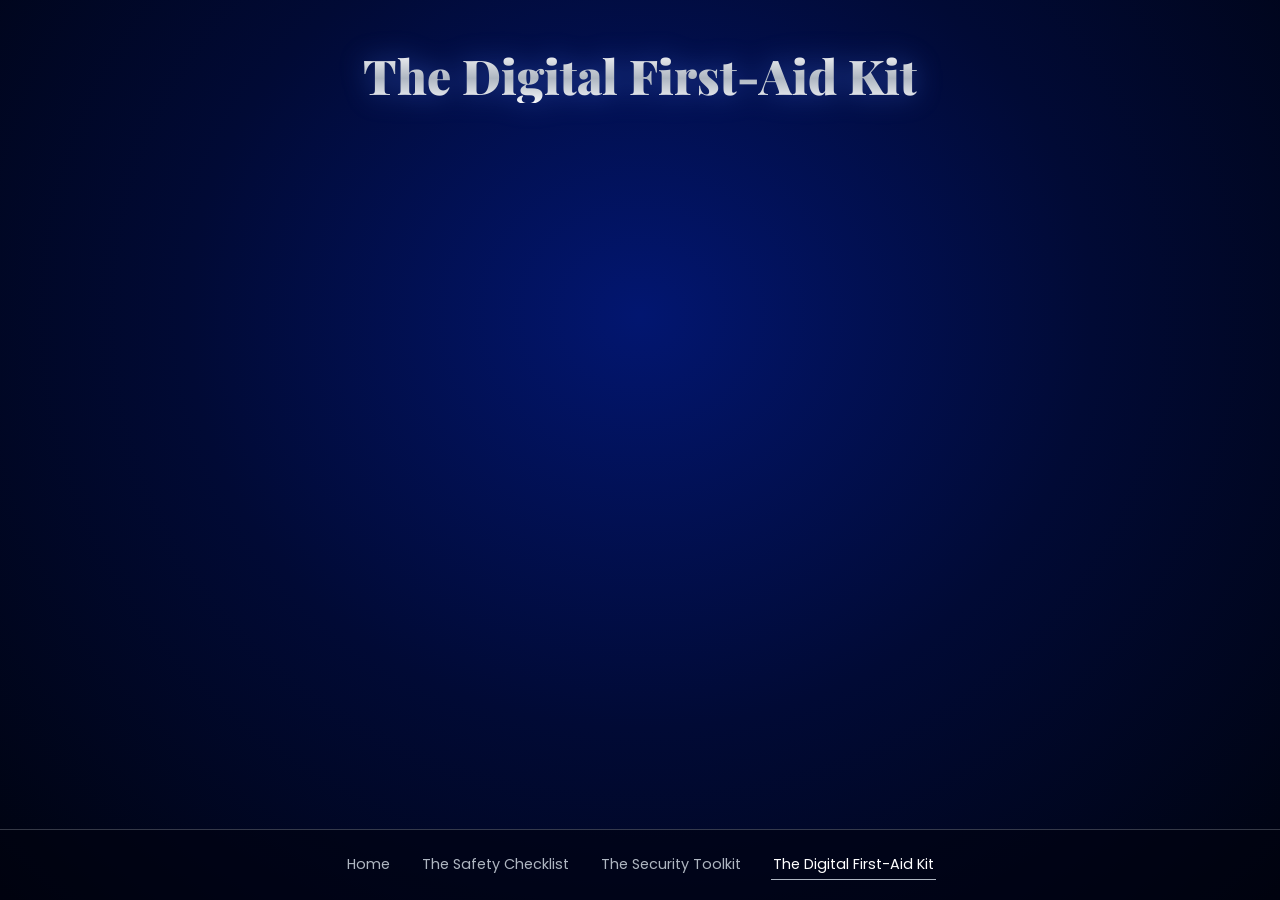
==== first-aid.html @ cd8dc180 "Initial commit" ====
<!DOCTYPE html>
<html lang="en">
<head>
  <meta charset="UTF-8">
  <meta name="viewport" content="width=device-width, initial-scale=1">
  <title>The Digital First-Aid Kit</title>
  <link rel="preconnect" href="https://fonts.googleapis.com">
  <link rel="preconnect" href="https://fonts.gstatic.com" crossorigin>
  <link href="https://fonts.googleapis.com/css2?family=Playfair+Display:wght@700;900&family=Poppins:wght@400;500;600&display=swap" rel="stylesheet">
  <link rel="stylesheet" href="css/style.css">
</head>
<body>
  <!-- TEAM: this page is intentionally blank. Build your content inside <main>. -->
  <main class="blank-page">
    <h1 class="title silver">The Digital First-Aid Kit</h1>
  </main>
  <footer class="site-footer">
    <a href="index.html#intro">Home</a>
    <a href="index.html#checklist">The Safety Checklist</a>
    <a href="toolkit.html">The Security Toolkit</a>
    <a href="first-aid.html" aria-current="page">The Digital First-Aid Kit</a>
  </footer>
</body>
</html>
---- css/style.css ----
/* ===== Tokens: blue, black, silver. Edit colours here. ===== */
:root {
  --black: #00030f;
  --navy: #02104f;
  --blue: #0a2a8f;
  --glow: #4d7dff;
  --rose-gold: #e8b4a8;
  --silver-light: #f4f6f9;
  --silver: #aeb6c1;
  --silver-dark: #5d6672;
  /* Where the zoom lands in the video (the broken lock), as % of the video frame */
  --lock-x: 17%;
  --lock-y: 60%;
}

* { box-sizing: border-box; margin: 0; }
html { background: var(--black); }
body {
  display: flex; flex-direction: column;
  min-height: 100dvh;
  font-family: "Poppins", system-ui, sans-serif;
  color: var(--silver-light);
  background: radial-gradient(ellipse at 50% 35%, #021670 0%, #010a35 50%, var(--black) 100%) fixed;
}

/* ===== Shared pieces ===== */
.title { font-family: "Playfair Display", Georgia, serif; font-weight: 900; font-size: clamp(1.8rem, 6vw, 3rem); line-height: 1.15; text-align: center; }
.silver { background: linear-gradient(180deg, #fff 0%, var(--silver) 55%, var(--silver-light) 100%); -webkit-background-clip: text; background-clip: text; color: transparent; filter: drop-shadow(0 0 14px rgba(77,125,255,.45)); }

.btn {
  position: relative; overflow: hidden; display: inline-block; cursor: pointer; text-decoration: none; text-align: center;
  font: 600 1rem "Poppins", sans-serif; color: var(--navy);
  padding: 14px 28px; border-radius: 999px; border: 1px solid #fff;
  background: linear-gradient(180deg, var(--silver-light), var(--silver) 50%, #e8ebef);
  box-shadow: 0 5px 0 #000, 0 0 26px rgba(77,125,255,.4);
  transition: transform .15s, box-shadow .15s;
}
.btn::after { content: ""; position: absolute; inset: 0; background: linear-gradient(105deg, transparent 35%, rgba(255,255,255,.8) 50%, transparent 65%); transform: translateX(-120%); transition: transform .7s; }
.btn:hover::after { transform: translateX(120%); }
.btn:hover { transform: translateY(-2px); }
.btn:active { transform: translateY(3px); box-shadow: 0 2px 0 #000, 0 0 26px rgba(77,125,255,.4); }
.btn.dark { color: var(--silver-light); border-color: var(--silver-dark); background: linear-gradient(180deg, var(--blue), var(--navy)); }
.btn:focus-visible, .link:focus-visible, input:focus-visible { outline: 3px solid var(--glow); outline-offset: 3px; }
.link { background: none; border: 0; color: var(--silver); font: 400 .9rem "Poppins", sans-serif; text-decoration: underline; cursor: pointer; }

/* ===== Stages (one visible at a time) ===== */
.stage { display: none; position: relative; padding: 32px 16px; place-items: center; }
.stage.active { display: grid; flex: 1; animation: fade .8s ease; }
@keyframes fade { from { opacity: 0; } }

/* ===== 1. Intro ===== */
#intro { position: fixed; inset: 0; padding: 0; background: #000; overflow: hidden; z-index: 5; }
.film { width: min(100vw, 177.78dvh); aspect-ratio: 16 / 9; transform-origin: var(--lock-x) var(--lock-y); }
.film video { display: block; width: 100%; height: 100%; }
.film.zoom { transform: scale(18); transition: transform 2.4s cubic-bezier(.7, 0, .9, .5); }
.flash { position: fixed; inset: 0; z-index: 50; pointer-events: none; opacity: 0; transition: opacity .8s;
  background: radial-gradient(circle at 50% 50%, #fff, var(--silver) 60%, var(--silver-dark)); }
.flash.on { opacity: 1; }

/* ===== 2. Checklist: silver scroll ===== */
.scroll { width: min(94vw, 640px); filter: drop-shadow(0 0 30px rgba(77,125,255,.35)); }
.roller {
  position: relative; z-index: 1; min-height: 52px; border-radius: 26px;
  background: linear-gradient(180deg, var(--silver-dark) 0%, #e9edf2 18%, #fff 32%, var(--silver) 55%, #6c7480 82%, #d7dce3 100%);
  box-shadow: 0 6px 14px rgba(0,0,0,.6);
}
.roller.top { display: grid; place-items: center; padding: 18px 28px; }
.roller.top .title { color: var(--navy); text-shadow: 0 1px 0 #fff; }
.scroll-body {
  display: grid; grid-template-rows: 0fr; margin: 0 16px;
  background: linear-gradient(100deg, #aeb5bf, #eceff3 18%, #cfd5dc 40%, #f7f9fb 55%, #c3c9d1 78%, #e6e9ee);
  transition: grid-template-rows 2s cubic-bezier(.65, 0, .25, 1);
}
.scroll.open .scroll-body { grid-template-rows: 1fr; }
.scroll-inner { min-height: 0; overflow: hidden; padding: 0 clamp(20px, 8vw, 64px); color: var(--navy); }
.scroll.open .scroll-inner { padding-block: 28px; }
.scroll-inner h2 { font-weight: 600; font-size: 1.35rem; margin-bottom: 18px; }
.items { list-style: none; padding: 0; display: grid; gap: 14px; margin-bottom: 30px; }
.items label { display: flex; gap: 14px; align-items: center; cursor: pointer; font-size: clamp(.95rem, 3.6vw, 1.1rem); }
.items input {
  appearance: none; flex: none; width: 28px; height: 28px; margin: 0; cursor: pointer;
  border: 2px solid var(--navy); border-radius: 7px; background: rgba(255,255,255,.5);
  display: grid; place-items: center; transition: background .2s;
}
.items input::after { content: "✓"; color: var(--silver-light); font-size: 1.1rem; transform: scale(0); transition: transform .2s; }
.items input:checked { background: linear-gradient(180deg, var(--blue), var(--navy)); }
.items input:checked::after { transform: scale(1); }
.scroll-inner .btn { display: block; margin: 0 auto; }
.roller.bottom { min-height: 48px; }

/* ===== 3. Results ===== */
.results { width: min(94vw, 760px); display: grid; gap: 14px; justify-items: center; text-align: center; }
.score { font-size: 1.25rem; margin-top: 12px; }
.verdict { font-size: clamp(2.4rem, 11vw, 4.2rem); font-weight: 500; line-height: 1.1; }
.review { list-style: none; padding: 20px 24px; margin: 8px 0 12px; width: fit-content; max-width: 100%; display: grid; gap: 10px; text-align: left; border-radius: 16px;
  background: linear-gradient(160deg, rgba(174,182,193,.18), rgba(174,182,193,.05)); border: 1px solid rgba(174,182,193,.4); }
.review li { display: flex; gap: 12px; align-items: baseline; }
.review .mark { flex: none; width: 1.2em; font-weight: 600; }
.review .yes .mark { color: var(--silver-light); }
.review .no { color: var(--rose-gold); }
.links { display: flex; flex-wrap: nowrap; gap: 12px; justify-content: center; width: 100%; }
.links .btn { flex: 1; display: grid; place-items: center; padding: 14px 16px; font-size: clamp(.78rem, 2.6vw, 1rem); }

/* ===== Blank team pages ===== */
.blank-page { flex: 1; padding: 48px 16px; display: grid; gap: 24px; align-content: start; justify-items: center; }

@media (prefers-reduced-motion: reduce) {
  *, *::before, *::after { transition-duration: .01s !important; animation-duration: .01s !important; }
}

/* ===== Corner buttons (intro skip, checklist replay) ===== */
.btn.small { padding: 10px 18px; font-size: .85rem; }
.corner { position: absolute; top: 16px; z-index: 10; }
.corner.left { left: 16px; }
.corner.right { right: 16px; }
#checklist { padding-top: 76px; }
.hint { position: absolute; bottom: 24px; left: 0; right: 0; text-align: center; font-size: .85rem; color: var(--silver); pointer-events: none; }

/* ===== Footer navigation ===== */
.site-footer { display: flex; flex-wrap: wrap; justify-content: center; gap: 8px 28px; padding: 20px 16px; border-top: 1px solid rgba(174,182,193,.3); background: rgba(0,3,15,.6); }
.site-footer a { color: var(--silver); text-decoration: none; font-size: .9rem; padding: 4px 2px; border-bottom: 1px solid transparent; }
.site-footer a:hover, .site-footer a[aria-current] { color: #fff; border-bottom-color: var(--silver); }
.site-footer a:focus-visible { outline: 3px solid var(--glow); outline-offset: 3px; }
body.intro-active .site-footer { display: none; }
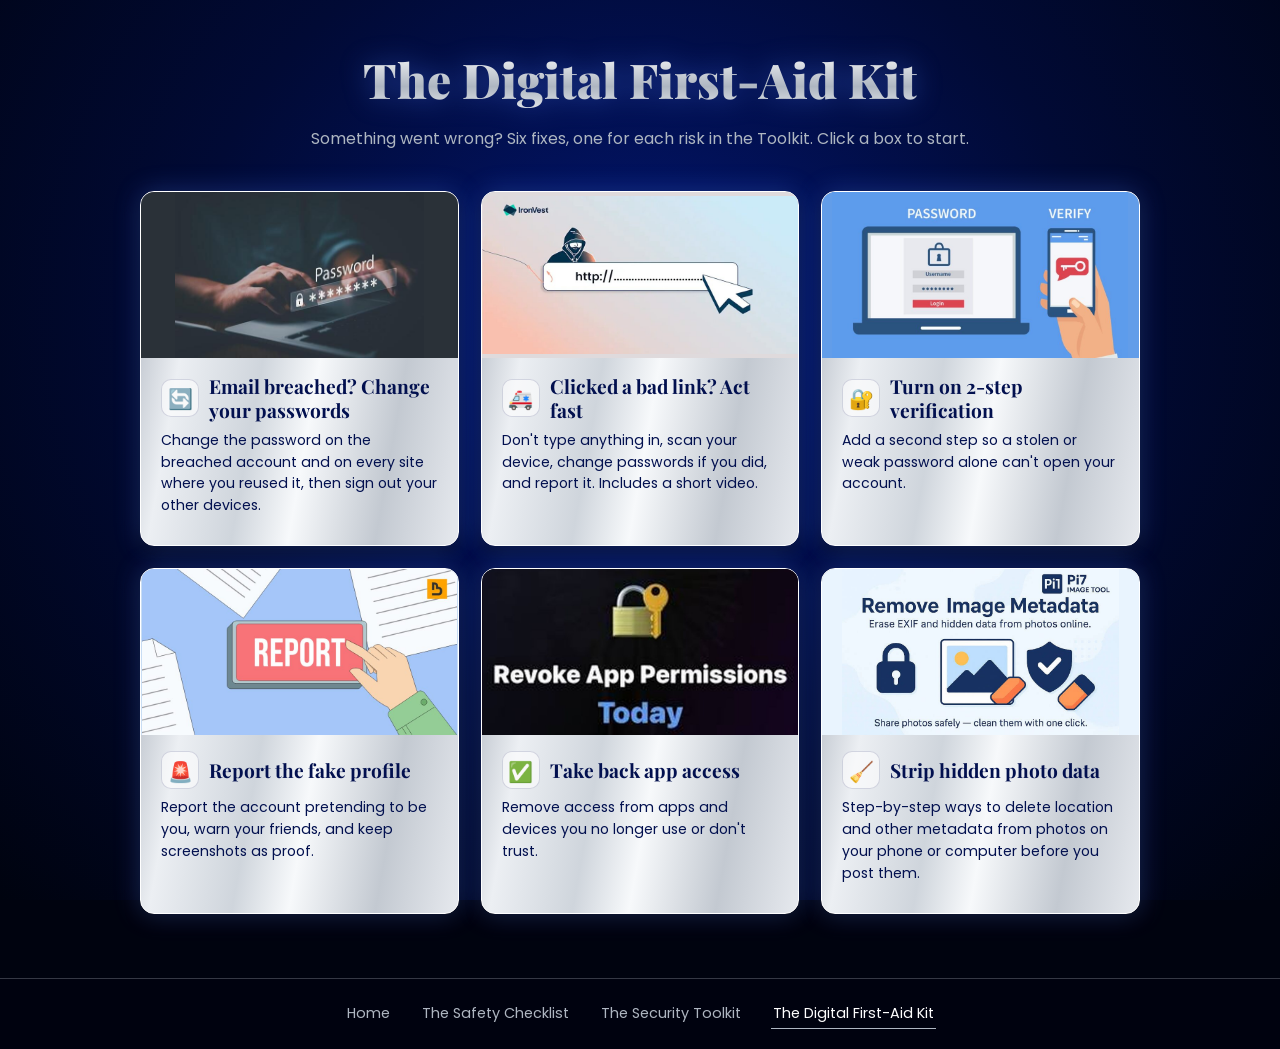
==== commit fca63eae: "Update First-Aid Kit" ====
--- a/first-aid.html
+++ b/first-aid.html
@@ -8,11 +8,172 @@
   <link rel="preconnect" href="https://fonts.gstatic.com" crossorigin>
   <link href="https://fonts.googleapis.com/css2?family=Playfair+Display:wght@700;900&family=Poppins:wght@400;500;600&display=swap" rel="stylesheet">
   <link rel="stylesheet" href="css/style.css">
+  <style>
+/* Silver boxes for toolkit.html and first-aid.html. Uses the tokens and the scroll's exact silver from style.css. */
+.cards-page { flex: 1; width: 100%; max-width: 1040px; margin: 0 auto; padding: 48px 20px 64px; text-align: center; }
+.cards-sub { margin: 8px 0 40px; color: var(--silver); }
+.cards-grid { display: grid; grid-template-columns: repeat(auto-fit, minmax(290px, 1fr)); gap: 22px; text-align: left; }
+.card { position: relative; display: flex; flex-direction: column; overflow: hidden; border-radius: 14px; color: var(--navy);
+  background: linear-gradient(100deg, #aeb5bf, #eceff3 18%, #cfd5dc 40%, #f7f9fb 55%, #c3c9d1 78%, #e6e9ee);
+  border: 1px solid #fff; box-shadow: 0 0 26px rgba(77,125,255,.3), 0 6px 14px rgba(0,0,0,.5);
+  transition: transform .15s, box-shadow .15s; scroll-margin-top: 24px; }
+.card:hover, .card:focus-within { transform: translateY(-3px); box-shadow: 0 0 34px rgba(77,125,255,.5), 0 10px 20px rgba(0,0,0,.55); }
+.card-photo { display: block; width: 100%; aspect-ratio: 5 / 3; object-fit: cover; }
+.card-body { padding: 16px 20px 20px; }
+.card h2 { display: flex; align-items: center; gap: 10px; margin: 0 0 8px; font-family: "Playfair Display", Georgia, serif; font-size: 1.2rem; line-height: 1.25; }
+.emoji { flex: none; display: grid; place-items: center; width: 38px; height: 38px; border-radius: 10px; font-size: 20px;
+  background: rgba(255,255,255,.6); box-shadow: inset 0 0 0 1px rgba(2,16,79,.15); }
+.card p { margin: 0 0 8px; font-size: .88rem; line-height: 1.55; color: var(--navy); }
+.card-tag { font-weight: 600; font-size: .78rem !important; margin-bottom: 6px !important; }
+.card-link { color: inherit; text-decoration: none; }
+.card-link::after { content: ""; position: absolute; inset: 0; z-index: 1; }  /* whole box is clickable */
+.card-link:focus-visible { outline: none; }
+.card:has(.card-link:focus-visible) { outline: 3px solid var(--glow); outline-offset: 3px; }
+.card-extra { position: relative; z-index: 2; display: inline-block; margin-top: 4px; font-size: .82rem; font-weight: 500; color: var(--navy); text-decoration: underline; text-underline-offset: 3px; }
+.card:target { outline: 3px solid var(--glow); outline-offset: 3px; }
+.cards-note { margin-top: 40px; font-size: .85rem; color: var(--silver); }
+
+/* Name banners (First-Aid Kit): dark card with the tool's name in a gradient */
+.card-banner { container-type: inline-size; display: grid; place-items: center; aspect-ratio: 1200 / 630; padding: 6%;
+  position: relative; background: radial-gradient(ellipse at 50% 50%, #021670 0%, #010a35 55%, #00030f 100%); }
+.card-banner span { font: italic 600 clamp(1.3rem, 11cqw, 2.6rem)/1.1 "Poppins", system-ui, sans-serif; letter-spacing: -.02em; text-align: center; text-wrap: balance;
+  background: linear-gradient(100deg, var(--c1), var(--c2)); -webkit-background-clip: text; background-clip: text; color: transparent; }
+.card-banner img { position: absolute; inset: 0; width: 100%; height: 100%; object-fit: contain; }  /* your real image covers the text banner */
+  
+/* Heading fix: gradient text was clipping the bottom of letters like g */
+.cards-page .title { line-height: 1.3; padding-bottom: .15em; }
+
+/* Fix pages: opened with #d-name, shown inside this same page */
+.fix { display: none; max-width: 720px; margin: 0 auto; text-align: left; scroll-margin-top: 16px; }
+.fix:target { display: block; }
+.cards-page:has(.fix:target) .cards-grid, .cards-page:has(.fix:target) .cards-sub { display: none; }
+.cards-page:has(.fix:target) .title { margin-bottom: 28px; }
+.fix-back { display: inline-block; margin-bottom: 16px; color: var(--silver); text-decoration: none; font-size: .9rem; }
+.fix-back:hover { color: #fff; }
+.fix .card { transform: none; }
+.fix .card-body { padding: 26px 28px 30px; }
+.fix h2 { font-size: 1.5rem; margin-bottom: 12px; }
+.fix .card p.fix-intro { font-size: 1rem; margin-bottom: 14px; }
+.fix-steps { margin: 0 0 22px; padding-left: 1.3em; display: grid; gap: 10px; font-size: .98rem; line-height: 1.55; color: var(--navy); }
+.fix-actions { display: flex; flex-wrap: wrap; gap: 12px; margin-bottom: 16px; }
+.fix .card p.fix-note { font-size: .85rem; margin: 0; }
+.fix-note a { color: var(--navy); font-weight: 500; }
+.fix-actions .btn { min-width: 0; }
+
+/* First-Aid banners: illustration above the name */
+.card-banner { display: flex; flex-direction: column; align-items: center; justify-content: center; gap: 10px; padding: 4%; }
+.card-banner svg { width: clamp(44px, 22cqw, 84px); height: auto; flex: none; color: #cfe0ff; filter: drop-shadow(0 0 10px rgba(77,125,255,.85)); }
+.card-banner span { font-size: clamp(1rem, 7.5cqw, 1.7rem); }
+</style>
 </head>
 <body>
-  <!-- TEAM: this page is intentionally blank. Build your content inside <main>. -->
-  <main class="blank-page">
+    <main class="cards-page">
     <h1 class="title silver">The Digital First-Aid Kit</h1>
+    <p class="cards-sub">Something went wrong? Six fixes, one for each risk in the Toolkit. Click a box to start.</p>
+    <div class="cards-grid" id="fixes">
+      <article class="card" id="fix-breach">
+        <div class="card-banner" aria-hidden="true" style="background:#2a3138"><img src="[data-uri]" alt=""></div>
+        <div class="card-body">
+          <h2><span class="emoji" aria-hidden="true">🔄</span><a class="card-link" href="#d-breach">Email breached? Change your passwords</a></h2>
+          <p>Change the password on the breached account and on every site where you reused it, then sign out your other devices.</p>
+        </div>
+      </article>
+      <article class="card" id="fix-phishing">
+        <div class="card-banner" aria-hidden="true" style="background:#dfdadc"><img src="[data-uri]" alt=""></div>
+        <div class="card-body">
+          <h2><span class="emoji" aria-hidden="true">🚑</span><a class="card-link" href="#d-phishing">Clicked a bad link? Act fast</a></h2>
+          <p>Don&#x27;t type anything in, scan your device, change passwords if you did, and report it. Includes a short video.</p>
+        </div>
+      </article>
+      <article class="card" id="fix-password">
+        <div class="card-banner" aria-hidden="true" style="background:#629de9"><img src="[data-uri]" alt=""></div>
+        <div class="card-body">
+          <h2><span class="emoji" aria-hidden="true">🔐</span><a class="card-link" href="#d-password">Turn on 2-step verification</a></h2>
+          <p>Add a second step so a stolen or weak password alone can&#x27;t open your account.</p>
+        </div>
+      </article>
+      <article class="card" id="fix-social">
+        <div class="card-banner" aria-hidden="true" style="background:#c8ddf4"><img src="[data-uri]" alt=""></div>
+        <div class="card-body">
+          <h2><span class="emoji" aria-hidden="true">🚨</span><a class="card-link" href="#d-social">Report the fake profile</a></h2>
+          <p>Report the account pretending to be you, warn your friends, and keep screenshots as proof.</p>
+        </div>
+      </article>
+      <article class="card" id="fix-apps">
+        <div class="card-banner" aria-hidden="true" style="background:#0f0b18"><img src="[data-uri]" alt=""></div>
+        <div class="card-body">
+          <h2><span class="emoji" aria-hidden="true">✅</span><a class="card-link" href="#d-apps">Take back app access</a></h2>
+          <p>Remove access from apps and devices you no longer use or don&#x27;t trust.</p>
+        </div>
+      </article>
+      <article class="card" id="fix-photo">
+        <div class="card-banner" aria-hidden="true" style="background:#e9f4fe"><img src="[data-uri]" alt=""></div>
+        <div class="card-body">
+          <h2><span class="emoji" aria-hidden="true">🧹</span><a class="card-link" href="#d-photo">Strip hidden photo data</a></h2>
+          <p>Step-by-step ways to delete location and other metadata from photos on your phone or computer before you post them.</p>
+        </div>
+      </article>
+    </div>
+    <section class="fix" id="d-breach">
+      <a class="fix-back" href="#fixes">&larr; All fixes</a>
+      <div class="card"><div class="card-body">
+        <h2><span class="emoji" aria-hidden="true">🔄</span>Email breached? Change your passwords</h2>
+        <p class="fix-intro">Someone may have your email address or password. Work through these steps in order, starting now.</p>
+        <ol class="fix-steps"><li>On a device you trust, change the password of the breached account. Use a long, unique one, such as four random words.</li><li>Change the password on every other site where you used the same one. Start with banking, other email accounts and shopping.</li><li>Sign out of all other devices. In a Google account: Security, then Your devices, then Sign out.</li><li>Turn on 2-step verification so a stolen password alone is not enough (see the 2-step verification box).</li><li>Check your email settings for forwarding rules, a changed recovery email or a changed phone number. Attackers often add these.</li><li>Expect phishing emails now. If card or bank details were involved, call your bank.</li></ol>
+        <div class="fix-actions"><a class="btn small" href="https://support.google.com/accounts/answer/41078" target="_blank" rel="noopener">Google: change your password</a><a class="btn small" href="https://haveibeenpwned.com/" target="_blank" rel="noopener">Check what leaked: Have I Been Pwned</a><a class="btn small dark" href="https://www.youtube.com/results?search_query=how+to+secure+hacked+email+account" target="_blank" rel="noopener">Watch a video</a></div>
+      <p class="fix-note">The tools for this are in the Toolkit. <a href="toolkit.html#t-breach">Open: Personal Data Breach Checker</a></p>
+      </div></div>
+    </section>
+    <section class="fix" id="d-phishing">
+      <a class="fix-back" href="#fixes">&larr; All fixes</a>
+      <div class="card"><div class="card-body">
+        <h2><span class="emoji" aria-hidden="true">🚑</span>Clicked a bad link? Act fast</h2>
+        <p class="fix-intro">Speed matters most in the first hour. Do these in order.</p>
+        <ol class="fix-steps"><li>Close the page. Do not type anything into it or tap anything else.</li><li>If you downloaded a file, do not open it. Delete it and run a scan with Google Play Protect or Windows Security.</li><li>If you entered a password, change it now from a different device, then turn on 2-step verification.</li><li>If you shared an OTP or card or bank details, call your bank at once and block the card. In India you can also call the cyber fraud helpline 1930.</li><li>Report it at the Cyber Crime Portal and to the service that was imitated. Keep screenshots of the message and link.</li></ol>
+        <div class="fix-actions"><a class="btn small" href="https://cybercrime.gov.in/" target="_blank" rel="noopener">Report: Cyber Crime Portal (India, 1930)</a><a class="btn small" href="https://www.cisa.gov/secure-our-world/recognize-and-report-phishing" target="_blank" rel="noopener">CISA: recognize and report phishing</a><a class="btn small dark" href="https://www.youtube.com/results?search_query=what+to+do+after+clicking+a+phishing+link" target="_blank" rel="noopener">Watch a video</a></div>
+      <p class="fix-note">The tools for this are in the Toolkit. <a href="toolkit.html#t-phishing">Open: Phishing and Malicious URL Detector</a></p>
+      </div></div>
+    </section>
+    <section class="fix" id="d-password">
+      <a class="fix-back" href="#fixes">&larr; All fixes</a>
+      <div class="card"><div class="card-body">
+        <h2><span class="emoji" aria-hidden="true">🔐</span>Turn on 2-step verification</h2>
+        <p class="fix-intro">A second step means a stolen or weak password alone cannot open your account. Menus can look a little different on your phone.</p>
+        <ol class="fix-steps"><li>Open your Google account, go to Security, then 2-Step Verification, and choose Get started.</li><li>Sign in again, then add a second step. An authenticator app or a passkey is safer than text messages.</li><li>Save your backup codes somewhere safe that is not your email.</li><li>Repeat for your other accounts. On Instagram: Settings, then Accounts Center, then Password and security, then Two-factor authentication.</li><li>Use the directory below to find the setting on other sites.</li></ol>
+        <div class="fix-actions"><a class="btn small" href="https://support.google.com/accounts/answer/185839?hl=en" target="_blank" rel="noopener">Google: turn on 2-step verification</a><a class="btn small" href="https://2fa.directory/" target="_blank" rel="noopener">Find it for other sites: 2FA Directory</a><a class="btn small dark" href="https://www.youtube.com/results?search_query=how+to+set+up+two+step+verification" target="_blank" rel="noopener">Watch a video</a></div>
+      <p class="fix-note">The tools for this are in the Toolkit. <a href="toolkit.html#t-password">Open: Password Security Audit</a></p>
+      </div></div>
+    </section>
+    <section class="fix" id="d-social">
+      <a class="fix-back" href="#fixes">&larr; All fixes</a>
+      <div class="card"><div class="card-body">
+        <h2><span class="emoji" aria-hidden="true">🚨</span>Report the fake profile</h2>
+        <p class="fix-intro">Someone is pretending to be you. Collect proof first, then report.</p>
+        <ol class="fix-steps"><li>Take screenshots of the fake profile, its username and its link, and of any messages it sent.</li><li>Report it in the app. On Instagram: open the profile, tap the three dots, then Report, then choose that it is pretending to be someone.</li><li>Tell your friends and followers it is not you, and ask them to report it too.</li><li>If it is using your photos to scam people or asks for money, file a complaint at the Cyber Crime Portal (helpline 1930).</li><li>Set your own account to private and check who can tag you.</li></ol>
+        <div class="fix-actions"><a class="btn small" href="https://help.instagram.com/contact/636276399721841" target="_blank" rel="noopener">Instagram: report an impersonation account</a><a class="btn small" href="https://cybercrime.gov.in/" target="_blank" rel="noopener">File a complaint: Cyber Crime Portal</a><a class="btn small dark" href="https://www.youtube.com/results?search_query=how+to+report+fake+instagram+account+impersonation" target="_blank" rel="noopener">Watch a video</a></div>
+      <p class="fix-note">The tools for this are in the Toolkit. <a href="toolkit.html#t-social">Open: Social Media Privacy and Impersonation Checker</a></p>
+      </div></div>
+    </section>
+    <section class="fix" id="d-apps">
+      <a class="fix-back" href="#fixes">&larr; All fixes</a>
+      <div class="card"><div class="card-body">
+        <h2><span class="emoji" aria-hidden="true">✅</span>Take back app access</h2>
+        <p class="fix-intro">Apps and devices you forgot about can still see your data. Remove what you do not need.</p>
+        <ol class="fix-steps"><li>On Android, open Settings, then Privacy, then Permission manager. Look at Camera, Microphone, Location and Photos.</li><li>Switch off anything an app does not need, or set it to Only while using the app.</li><li>On an iPhone, open Settings, then Privacy and Security, and review each permission. Safety Check lets you reset access in one go.</li><li>In your Google account, open the Security Checkup and remove third-party apps and devices you no longer use or recognise.</li><li>Uninstall apps you do not use.</li></ol>
+        <div class="fix-actions"><a class="btn small" href="https://myaccount.google.com/security-checkup" target="_blank" rel="noopener">Google Security Checkup</a><a class="btn small" href="https://support.google.com/android/answer/9431959" target="_blank" rel="noopener">Android: change app permissions</a><a class="btn small" href="https://support.apple.com/en-in/guide/personal-safety/welcome/web" target="_blank" rel="noopener">iPhone: Safety Check</a><a class="btn small dark" href="https://www.youtube.com/results?search_query=how+to+check+app+permissions+android+iphone" target="_blank" rel="noopener">Watch a video</a></div>
+      <p class="fix-note">The tools for this are in the Toolkit. <a href="toolkit.html#t-apps">Open: App Permission and Privacy Auditor</a></p>
+      </div></div>
+    </section>
+    <section class="fix" id="d-photo">
+      <a class="fix-back" href="#fixes">&larr; All fixes</a>
+      <div class="card"><div class="card-body">
+        <h2><span class="emoji" aria-hidden="true">🧹</span>Strip hidden photo data</h2>
+        <p class="fix-intro">Photos can carry your location, the time and your device. Remove it before you post.</p>
+        <ol class="fix-steps"><li>iPhone: open the photo, tap Share, then Options, and switch Location off before sending.</li><li>Android: in Google Photos open the photo, swipe up for details and remove the location.</li><li>Windows: right-click the file, choose Properties, then Details, then Remove Properties and Personal Information.</li><li>Mac: open the photo in Preview, choose Tools, then Show Inspector, then the GPS tab, and remove the location info.</li><li>Check the result with the Photo Metadata checker in the Security Toolkit. Turn off location tagging in your camera settings.</li></ol>
+        <div class="fix-actions"><a class="btn small" href="https://beebom.com/delete-metadata-from-photos-before-posting-online/" target="_blank" rel="noopener">Step-by-step guide (Beebom)</a><a class="btn small" href="https://www.verexif.com/" target="_blank" rel="noopener">Verexif metadata remover</a><a class="btn small dark" href="https://www.youtube.com/results?search_query=how+to+remove+metadata+from+photos+phone" target="_blank" rel="noopener">Watch a video</a></div>
+      <p class="fix-note">The tools for this are in the Toolkit. <a href="toolkit.html#t-photo">Open: Photo Metadata Privacy Checker</a></p>
+      </div></div>
+    </section>
   </main>
   <footer class="site-footer">
     <a href="index.html#intro">Home</a>
--- a/css/style.css
+++ b/css/style.css
@@ -8,9 +8,6 @@
   --silver-light: #f4f6f9;
   --silver: #aeb6c1;
   --silver-dark: #5d6672;
-  /* Where the zoom lands in the video (the broken lock), as % of the video frame */
-  --lock-x: 17%;
-  --lock-y: 60%;
 }
 
 * { box-sizing: border-box; margin: 0; }
@@ -50,10 +47,17 @@
 
 /* ===== 1. Intro ===== */
 #intro { position: fixed; inset: 0; padding: 0; background: #000; overflow: hidden; z-index: 5; }
-.film { width: min(100vw, 177.78dvh); aspect-ratio: 16 / 9; transform-origin: var(--lock-x) var(--lock-y); }
-.film video { display: block; width: 100%; height: 100%; }
-.film.zoom { transform: scale(18); transition: transform 2.4s cubic-bezier(.7, 0, .9, .5); }
-.flash { position: fixed; inset: 0; z-index: 50; pointer-events: none; opacity: 0; transition: opacity .8s;
+.film { width: 100vw; aspect-ratio: 16 / 9; transform-origin: 50% 50%; }  /* full screen width; zoom aims at the middle */
+.film video { display: block; width: 100%; height: 100%; object-fit: cover; }
+.film.zoom { transform: scale(18); transition: transform .35s cubic-bezier(.7, 0, 1, .5); }  /* quick zap-zoom; keep ZOOM_MS in sync */
+.film { will-change: transform; backface-visibility: hidden; }  /* keeps the zoom on the GPU = smooth on phones */
+
+/* Phones held upright: fill the full screen HEIGHT; the sides of the video are cropped equally, zoom stays centred */
+@media (max-width: 768px) and (orientation: portrait) {
+  #intro { grid-template-columns: 100%; }
+  .film { width: auto; height: 100dvh; justify-self: center; }
+}
+.flash { position: fixed; inset: 0; z-index: 50; pointer-events: none; opacity: 0; transition: opacity .2s;
   background: radial-gradient(circle at 50% 50%, #fff, var(--silver) 60%, var(--silver-dark)); }
 .flash.on { opacity: 1; }
 
@@ -114,6 +118,7 @@
 .corner.left { left: 16px; }
 .corner.right { right: 16px; }
 #checklist { padding-top: 76px; }
+#sound-hint { bottom: auto; top: 50%; transform: translateY(-50%); font-size: 1.1rem; color: #fff; z-index: 10; }
 .hint { position: absolute; bottom: 24px; left: 0; right: 0; text-align: center; font-size: .85rem; color: var(--silver); pointer-events: none; }
 
 /* ===== Footer navigation ===== */
